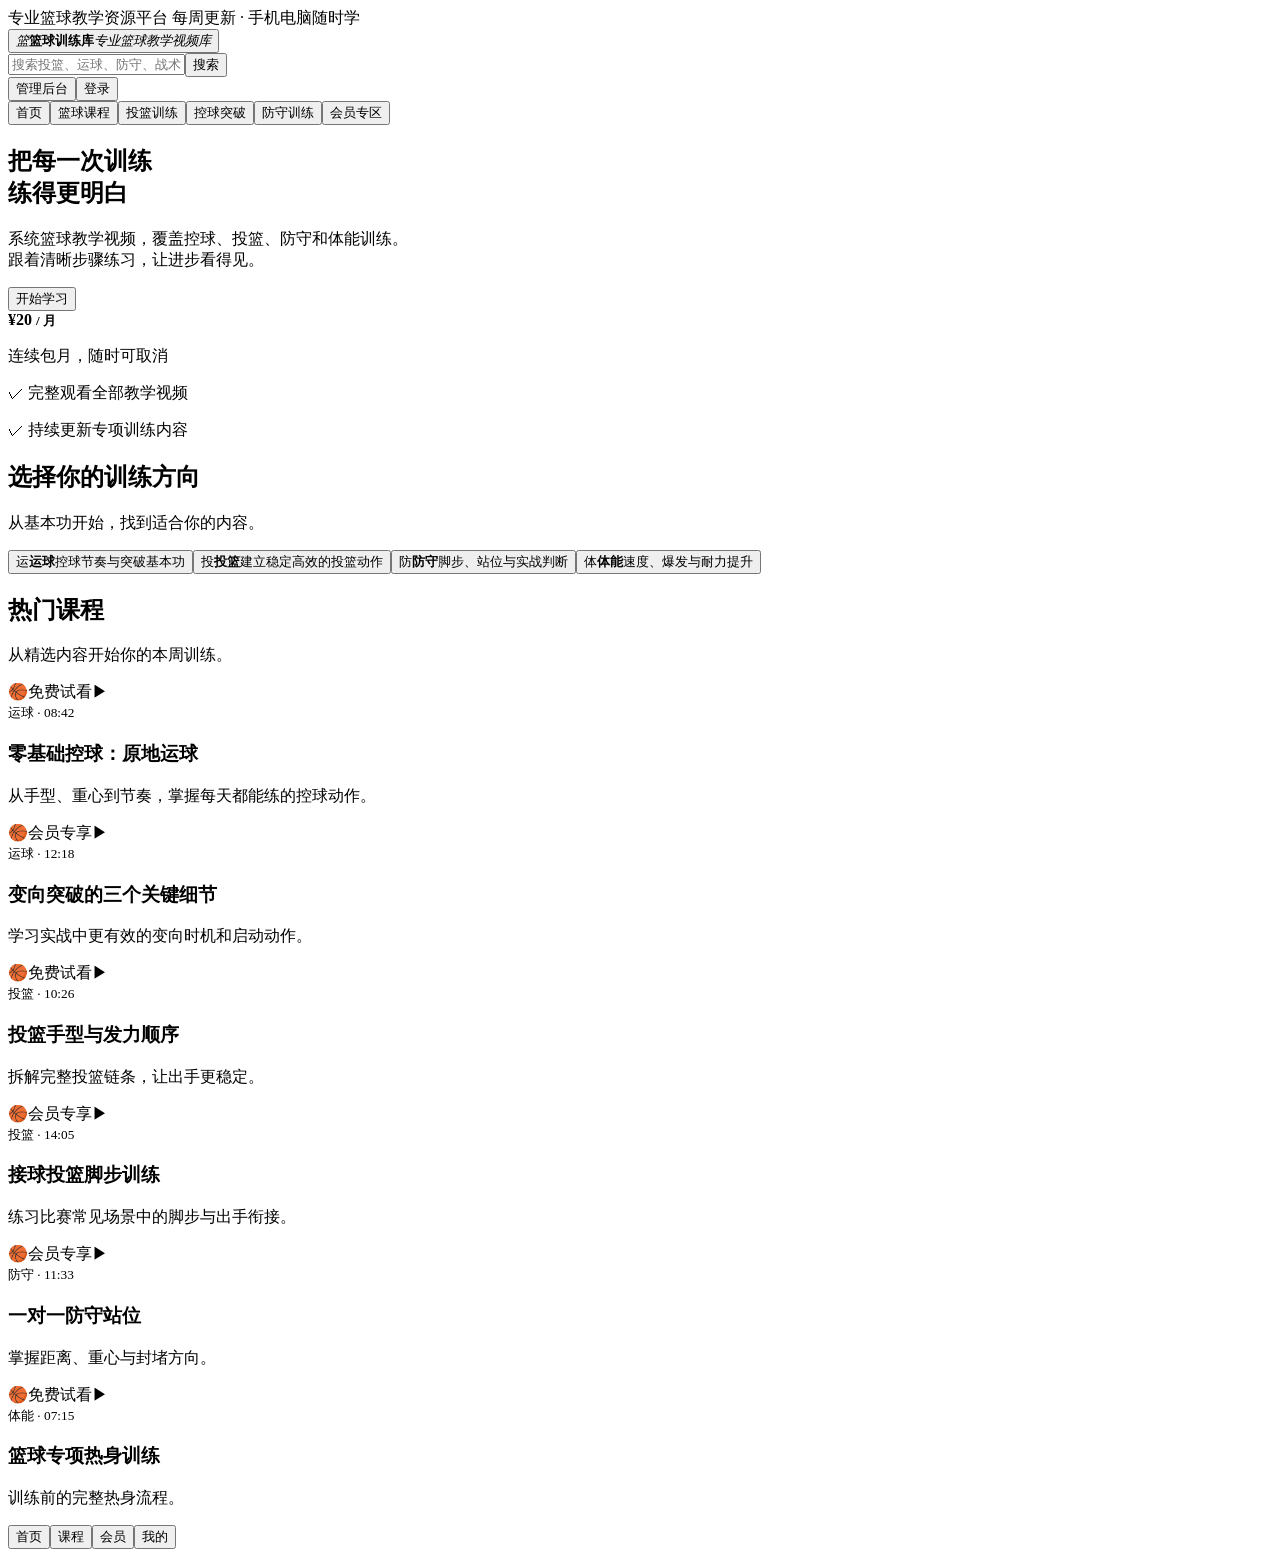
==== index.html @ 643e4a37 "add index.html" ====
﻿<!doctype html><html lang="zh-CN"><head><meta charset="UTF-8"><meta name="viewport" content="width=device-width,initial-scale=1"><title>篮球训练库 | 专业篮球教学视频</title><link rel="stylesheet" href="styles.css"><link rel="stylesheet" href="storefront.css"></head><body><div class="topline"><div class="box">专业篮球教学资源平台 <span>每周更新 · 手机电脑随时学</span></div></div><header><div class="box mast"><button class="logo" onclick="go('home')"><i>篮</i><b>篮球训练库</b><em>专业篮球教学视频库</em></button><form class="searchbar" onsubmit="quickSearch(event)"><input id="site-search" placeholder="搜索投篮、运球、防守、战术课程"><button>搜索</button></form><div class="mast-actions"><button id="adminBtn" class="plain" onclick="adminEntry()">管理后台</button><button id="account" class="btn small" onclick="account()">登录 / 注册</button></div></div><nav class="mainnav"><div class="box"><button onclick="go('home')">首页</button><button onclick="go('courses')">篮球课程</button><button onclick="choose('c2')">投篮训练</button><button onclick="choose('c1')">控球突破</button><button onclick="choose('c3')">防守训练</button><button onclick="go('membership')">会员专区</button></div></nav></header><main id="app"></main><div class="mobile"><button onclick="go('home')">首页</button><button onclick="go('courses')">课程</button><button onclick="go('membership')">会员</button><button onclick="go('profile')">我的</button></div><div id="pop"></div><script src="app.js"></script><script src="storefront.js"></script></body></html>
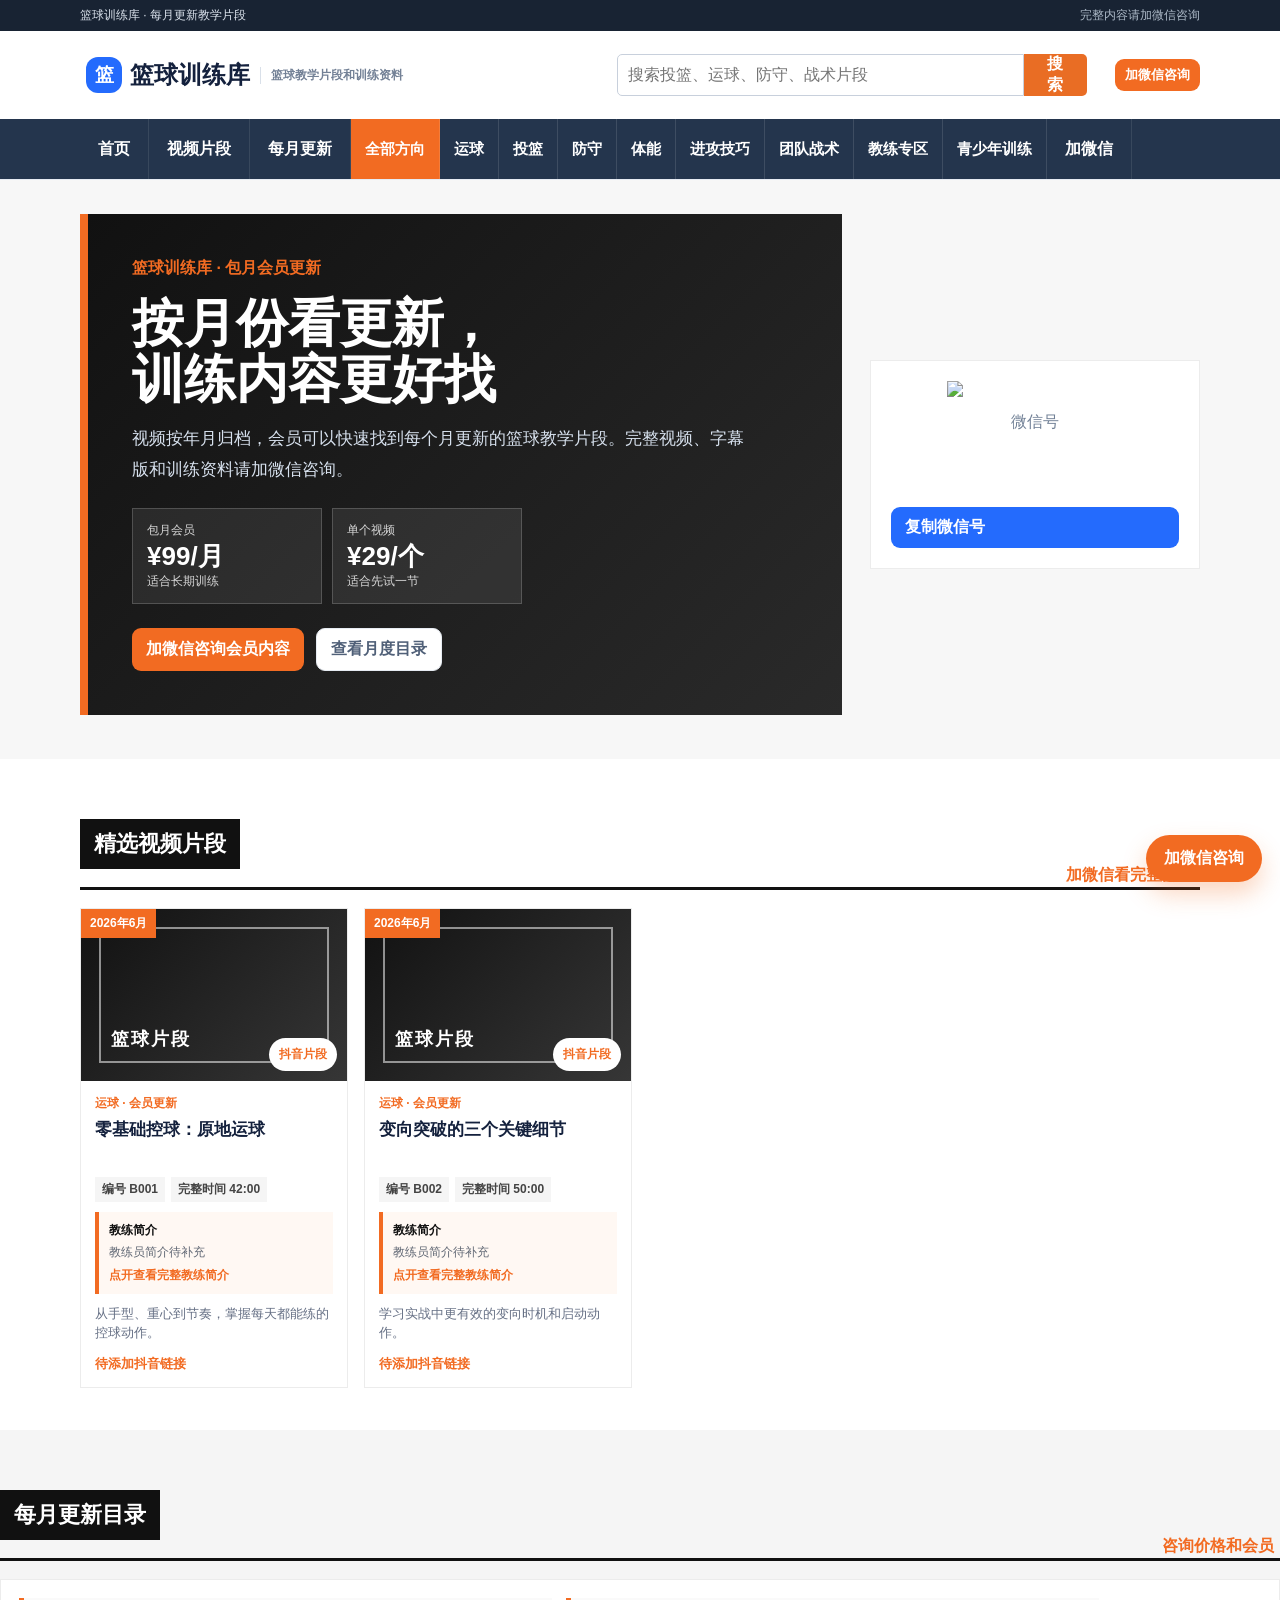
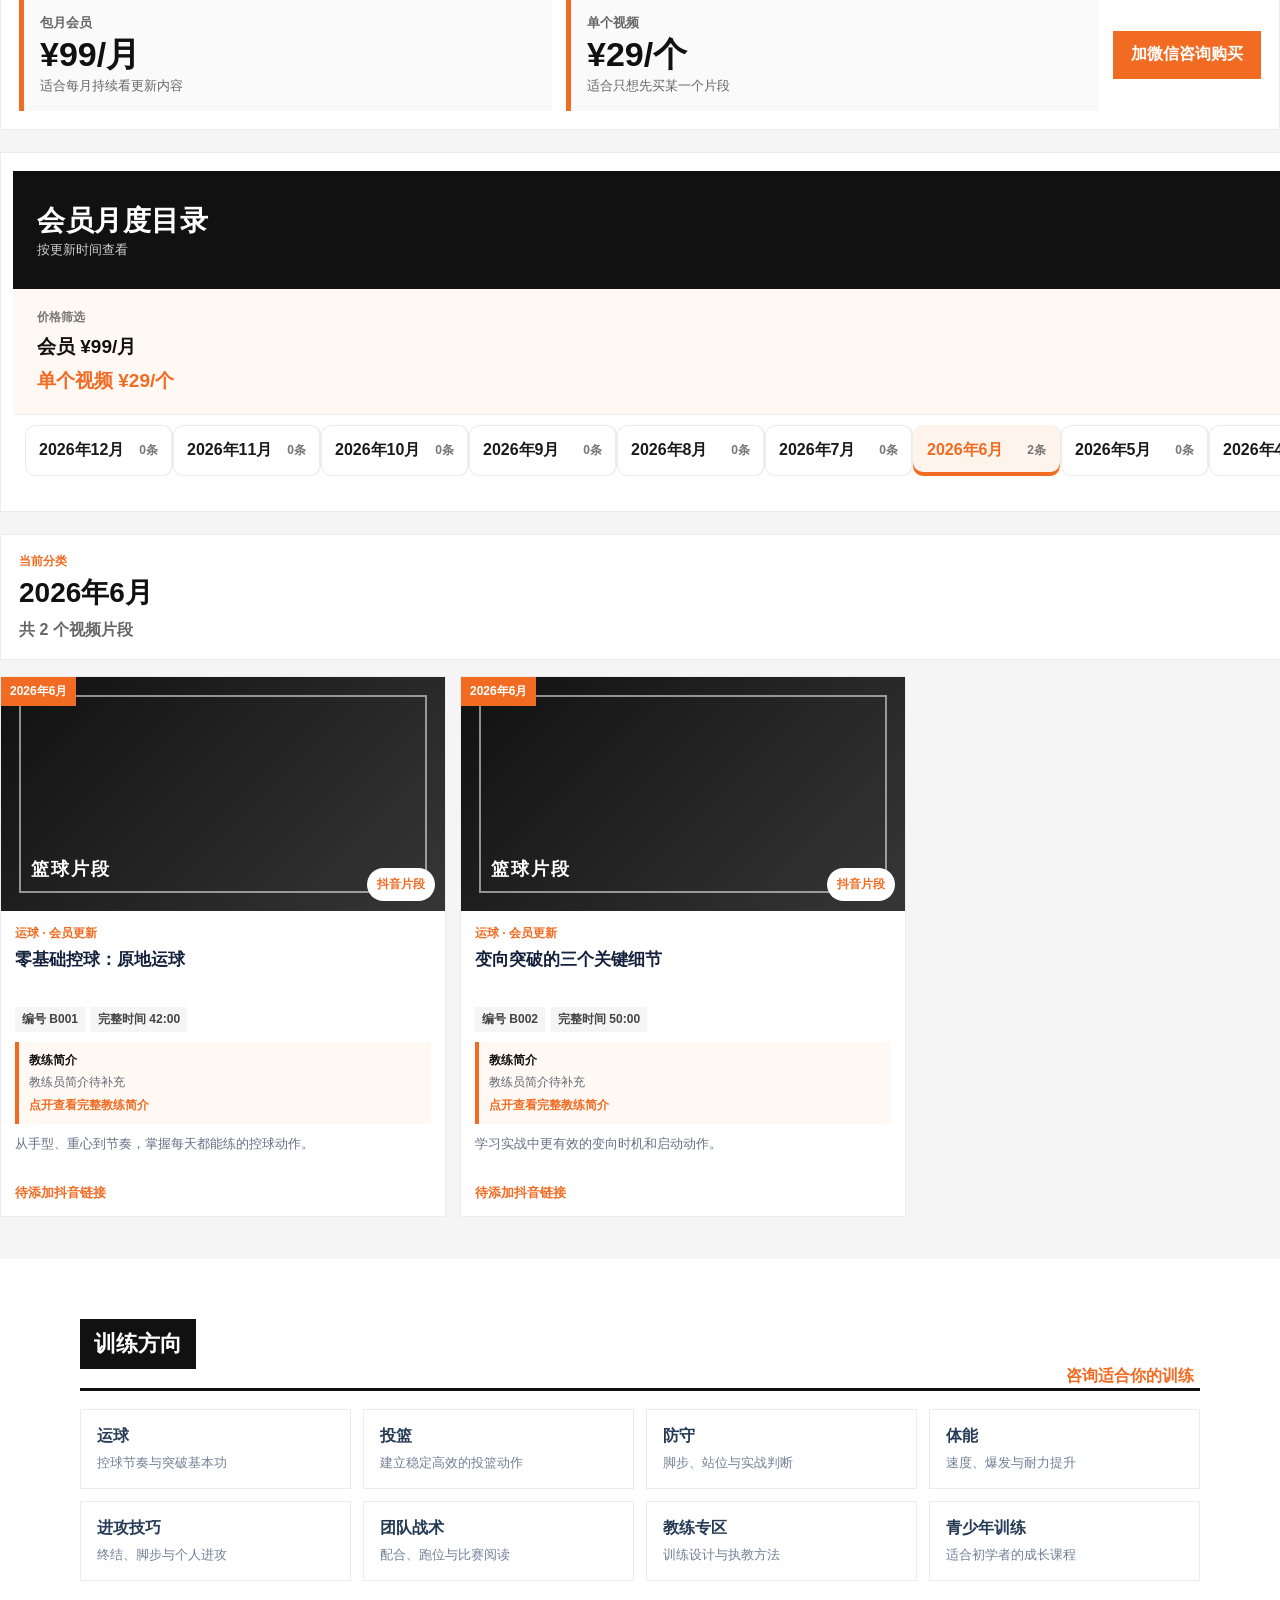
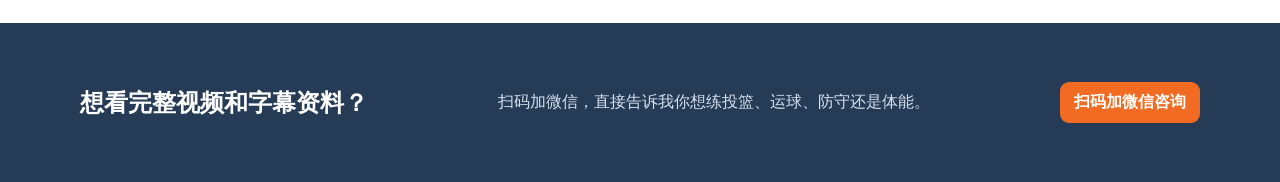
==== commit f9a2afdb: "Add admin data backup and deploy lead site updates" ====
--- a/index.html
+++ b/index.html
@@ -1 +1,51 @@
-﻿<!doctype html><html lang="zh-CN"><head><meta charset="UTF-8"><meta name="viewport" content="width=device-width,initial-scale=1"><title>篮球训练库 | 专业篮球教学视频</title><link rel="stylesheet" href="styles.css"><link rel="stylesheet" href="storefront.css"></head><body><div class="topline"><div class="box">专业篮球教学资源平台 <span>每周更新 · 手机电脑随时学</span></div></div><header><div class="box mast"><button class="logo" onclick="go('home')"><i>篮</i><b>篮球训练库</b><em>专业篮球教学视频库</em></button><form class="searchbar" onsubmit="quickSearch(event)"><input id="site-search" placeholder="搜索投篮、运球、防守、战术课程"><button>搜索</button></form><div class="mast-actions"><button id="adminBtn" class="plain" onclick="adminEntry()">管理后台</button><button id="account" class="btn small" onclick="account()">登录 / 注册</button></div></div><nav class="mainnav"><div class="box"><button onclick="go('home')">首页</button><button onclick="go('courses')">篮球课程</button><button onclick="choose('c2')">投篮训练</button><button onclick="choose('c1')">控球突破</button><button onclick="choose('c3')">防守训练</button><button onclick="go('membership')">会员专区</button></div></nav></header><main id="app"></main><div class="mobile"><button onclick="go('home')">首页</button><button onclick="go('courses')">课程</button><button onclick="go('membership')">会员</button><button onclick="go('profile')">我的</button></div><div id="pop"></div><script src="app.js"></script><script src="storefront.js"></script></body></html>
+<!doctype html>
+<html lang="zh-CN">
+  <head>
+    <meta charset="UTF-8">
+    <meta name="viewport" content="width=device-width,initial-scale=1">
+    <title>篮球训练库 | 篮球教学片段与微信咨询</title>
+    <link rel="stylesheet" href="styles.css">
+    <link rel="stylesheet" href="storefront.css">
+    <link rel="stylesheet" href="lead.css">
+  </head>
+  <body>
+    <div class="topline">
+      <div class="box">篮球训练库 · 每月更新教学片段 <span>完整内容请加微信咨询</span></div>
+    </div>
+    <header>
+      <div class="box mast">
+        <button class="logo" onclick="goLeadHome()">
+          <i>篮</i><b>篮球训练库</b><em>篮球教学片段和训练资料</em>
+        </button>
+        <form class="searchbar" onsubmit="quickSearch(event)">
+          <input id="site-search" placeholder="搜索投篮、运球、防守、战术片段">
+          <button>搜索</button>
+        </form>
+        <div class="mast-actions">
+          <button class="btn small lead-cta" onclick="showWechat()">加微信咨询</button>
+        </div>
+      </div>
+      <nav class="mainnav">
+        <div class="box">
+          <button onclick="goLeadHome()">首页</button>
+          <button onclick="scrollToSection('clips')">视频片段</button>
+          <button onclick="scrollToSection('monthly')">每月更新</button>
+          <span id="category-nav" class="category-nav"></span>
+          <button onclick="showWechat()">加微信</button>
+        </div>
+      </nav>
+    </header>
+    <div id="fixed-archive" class="fixed-archive"></div>
+    <main id="app"></main>
+    <div class="mobile lead-mobile">
+      <button onclick="goLeadHome()">首页</button>
+      <button onclick="scrollToSection('clips')">片段</button>
+      <button onclick="scrollToSection('monthly')">月份</button>
+      <button onclick="showWechat()">加微信</button>
+    </div>
+    <button class="floating-wechat" onclick="showWechat()">加微信咨询</button>
+    <div id="pop"></div>
+    <script src="app.js"></script>
+    <script src="lead.js"></script>
+  </body>
+</html>
--- a/styles.css
+++ b/styles.css
@@ -0,0 +1,2 @@
+﻿:root{--b:#246bfd;--d:#14213d;--m:#718096;--l:#e6ebf2;--bg:#f6f8fb;--g:#19a974;--o:#ff8a34}*{box-sizing:border-box}body{margin:0;background:var(--bg);color:var(--d);font-family:"Microsoft YaHei",Arial,sans-serif}button,input,select,textarea{font:inherit}button{cursor:pointer}.box{width:min(1120px,calc(100% - 32px));margin:auto}header{position:sticky;top:0;z-index:5;background:#fffe;border-bottom:1px solid var(--l);backdrop-filter:blur(12px)}nav{height:68px;display:flex;align-items:center;gap:26px}.logo{font-weight:900;font-size:19px}.logo i{display:inline-grid;place-items:center;width:36px;height:36px;margin-right:8px;border-radius:12px;background:var(--b);color:#fff;font-style:normal}.links{display:flex;gap:20px;flex:1}.links button{border:0;background:none;color:#56657a}.btn{padding:10px 14px;border:0;border-radius:9px;background:var(--b);color:#fff;font-weight:700}.btn.alt{border:1px solid var(--l);background:#fff;color:#506078}.small{padding:7px 10px;font-size:13px}.hero{padding:68px 0;color:#fff;background:linear-gradient(120deg,#102448,#2364ce)}.heroGrid{display:grid;grid-template-columns:1.3fr .7fr;gap:24px;align-items:center}h1{margin:0;font-size:56px;line-height:1.1}.hero p{color:#d6e3fa;line-height:1.8}.memberCard,.panel{padding:24px;border-radius:18px;background:#fff}.memberCard{background:#ffffff18;border:1px solid #ffffff2e}.memberCard b{font-size:42px}.section{padding:48px 0}.head{display:flex;justify-content:space-between;align-items:end;margin-bottom:18px}.muted{color:var(--m)}.cats{display:grid;grid-template-columns:repeat(4,1fr);gap:12px}.cat,.card{border:1px solid var(--l);border-radius:15px;background:#fff;transition:.2s}.cat{padding:18px;text-align:left}.cat:hover,.card:hover{transform:translateY(-3px);box-shadow:0 12px 26px #1c376012}.cat b{display:block;margin:12px 0 5px}.ico{display:grid;place-items:center;width:40px;height:40px;border-radius:12px;background:#eaf1ff;color:var(--b);font-weight:900}.grid{display:grid;grid-template-columns:repeat(3,1fr);gap:16px}.card{overflow:hidden}.cover{position:relative;display:grid;place-items:center;aspect-ratio:16/9;background:linear-gradient(135deg,#17366f,#2671ee);color:#fff;font-size:48px}.tag{position:absolute;top:10px;left:10px;padding:5px 8px;border-radius:99px;background:var(--o);font-size:12px;font-weight:800}.tag.free{background:var(--g)}.play{position:absolute;display:grid;place-items:center;width:42px;height:42px;border-radius:50%;background:#ffff;color:var(--b);font-size:16px}.body{padding:14px}.body small{color:var(--m)}.body h3{margin:7px 0}.body p{min-height:38px;color:var(--m);font-size:13px;line-height:1.5}.filters{display:flex;gap:8px;flex-wrap:wrap;margin:18px 0}.filters button{padding:8px 13px;border:1px solid var(--l);border-radius:99px;background:#fff;color:#59687d}.filters button.on{background:var(--b);color:#fff}.two{display:grid;grid-template-columns:1fr 1fr;gap:18px}.price{color:var(--b);font-size:48px;font-weight:900}.list{display:grid;gap:10px;padding:0;list-style:none}.list li:before{content:"✓";margin-right:8px;color:var(--g)}.modalbg{position:fixed;inset:0;z-index:20;display:grid;place-items:center;padding:14px;background:#102448aa}.modal{width:min(620px,100%);max-height:92vh;overflow:auto;padding:22px;border-radius:18px;background:#fff}.modalhead{display:flex;justify-content:space-between;align-items:center}.close{border:0;background:none;font-size:25px}.form{display:grid;gap:12px}label{display:grid;gap:5px;color:#58677b;font-size:13px;font-weight:700}input,textarea,select{width:100%;padding:10px;border:1px solid #dbe2eb;border-radius:8px}textarea{min-height:70px}.code{padding:10px;border-radius:8px;background:#eaf1ff;color:var(--b);text-align:center;font-weight:800}.toast{position:fixed;right:16px;bottom:18px;z-index:50;padding:11px 15px;border-radius:9px;background:#273851;color:#fff}.admin{display:grid;grid-template-columns:180px 1fr;min-height:calc(100vh - 68px)}aside{padding:18px 12px;background:#17243b;color:#fff}aside button{display:block;width:100%;padding:10px;border:0;border-radius:8px;background:none;color:#bdcbe1;text-align:left}aside button:hover{background:#ffffff18}.content{padding:26px;overflow:auto}.table{overflow:auto;border:1px solid var(--l);border-radius:12px;background:#fff}table{width:100%;border-collapse:collapse;white-space:nowrap}th,td{padding:12px;border-bottom:1px solid var(--l);text-align:left;font-size:13px}.act{border:0;background:none;color:var(--b)}.red{color:#dd5252}.mobile{display:none}@media(max-width:760px){body{padding-bottom:56px}.links,#adminBtn,.memberCard{display:none}nav{height:58px}.hero{padding:40px 0}h1{font-size:39px}.heroGrid,.two{grid-template-columns:1fr}.cats{grid-template-columns:repeat(2,1fr)}.grid{grid-template-columns:1fr}.mobile{position:fixed;bottom:0;left:0;right:0;z-index:8;display:grid;grid-template-columns:repeat(4,1fr);background:#fff;border-top:1px solid var(--l)}.mobile button{padding:10px 2px;border:0;background:#fff;color:#607087;font-size:12px}.admin{grid-template-columns:1fr}aside{display:flex;overflow:auto;padding:8px}aside button{width:auto;white-space:nowrap}.content{padding:16px 12px}}
+.card{display:block;color:inherit;text-decoration:none}
--- a/storefront.css
+++ b/storefront.css
@@ -0,0 +1,6 @@
+.topline{padding:7px 0;background:#182333;color:#dce4ee;font-size:12px}.topline span{float:right;color:#aebbc9}
+.mast{display:flex;align-items:center;gap:28px;height:88px}.logo{display:flex;align-items:center;border:0;background:none;color:#14213d;text-align:left}.logo b{font-size:24px}.logo em{display:block;margin-left:10px;padding-left:10px;border-left:1px solid #d9e0e9;color:#738196;font-size:12px;font-style:normal}.searchbar{display:flex;flex:1;max-width:470px;margin-left:auto}.searchbar input{border-radius:5px 0 0 5px;border-color:#c8d0dc}.searchbar button{padding:0 18px;border:0;border-radius:0 5px 5px 0;background:#e96d24;color:#fff;font-weight:800}.mast-actions{display:flex;align-items:center;gap:12px}.plain{border:0;background:none;color:#58677b}
+.mainnav{height:auto;background:#24354d}.mainnav .box{display:flex}.mainnav button{padding:14px 18px;border:0;border-right:1px solid #ffffff18;background:none;color:#fff;font-weight:700}.mainnav button:hover{background:#e96d24}
+.course-detail{padding:30px 0 56px}.course-breadcrumb{display:flex;gap:9px;align-items:center;margin-bottom:18px;color:#718096;font-size:13px}.course-breadcrumb button{border:0;background:none;color:#e96d24;font-weight:800}.course-player{position:relative;min-height:440px;overflow:hidden;border:1px solid #dfe4eb;background:linear-gradient(135deg,#14233b,#263b56);background-size:cover;background-position:center}.course-placeholder,.course-lock{min-height:440px;display:grid;place-items:center;padding:28px;color:#fff;text-align:center;background:linear-gradient(135deg,#14233bea,#263b56e5)}.course-placeholder b{display:block;font-size:34px}.course-placeholder span{display:block;margin-top:10px;color:#d7e1ee}.course-lock h2{font-size:30px}.course-lock p{color:#d7e1ee}.course-alert{padding:40px;border:1px solid #dfe4eb;background:#fff;text-align:center}
+.access{position:absolute;left:0;top:0;padding:5px 8px;background:#e96d24;color:#fff;font-size:11px;font-weight:800}.access.free{background:#16895f}.version-card{border:1px solid #dfe4eb;background:#fff}.version-head{padding:18px}.version-head .access{position:static;display:inline-block;margin-bottom:10px}.version-head h2{margin:0 0 8px;font-size:22px}.version-head p{margin:0;color:#718096;line-height:1.6}
+@media(max-width:800px){.topline span,.logo em,.searchbar,.mast-actions .plain,.mainnav{display:none}.mast{height:62px}.mast-actions{margin-left:auto}.logo b{font-size:19px}.course-player,.course-placeholder,.course-lock{min-height:260px}}
--- a/lead.css
+++ b/lead.css
@@ -0,0 +1,96 @@
+.lead-hero{background:#f3f6fa;padding:34px 0 44px}.lead-hero-grid{display:grid;grid-template-columns:1fr 330px;gap:28px;align-items:center}.lead-copy{min-width:0;padding:44px;background:linear-gradient(135deg,#142846,#263b56);color:#fff}.lead-kicker{display:inline-block;margin-bottom:16px;color:#ff8a34;font-weight:800}.lead-copy h1{max-width:760px;font-size:52px;line-height:1.08;overflow-wrap:anywhere}.lead-copy p{max-width:620px;color:#d7e1ee;font-size:17px;line-height:1.8;overflow-wrap:anywhere}.lead-actions{display:flex;gap:12px;flex-wrap:wrap;margin-top:24px}.lead-cta,.orange{background:#f26b22!important}.lead-qr-card{min-width:0;padding:20px;border:1px solid #dfe4eb;background:#fff;text-align:center}.lead-qr-card img{width:100%;max-width:260px}.lead-qr-card p{margin:10px 0 4px;color:#718096}.lead-qr-card h2{font-size:26px}.lead-section{padding:42px 0;background:#fff}.lead-muted{background:#f3f6fa}.lead-section-head{display:flex;justify-content:space-between;align-items:end;margin-bottom:18px;border-bottom:3px solid #263b56}.lead-section-head h2{padding:10px 14px;background:#263b56;color:#fff;font-size:22px}.lead-section-head button{border:0;background:transparent;color:#f26b22;font-weight:800}.lead-grid{display:grid;grid-template-columns:repeat(4,1fr);gap:16px}.lead-card{display:block;overflow:hidden;border:1px solid #dfe4eb;background:#fff;color:inherit;text-decoration:none;transition:.2s}.lead-card:hover{transform:translateY(-3px);box-shadow:0 14px 30px rgba(21,38,64,.12)}.lead-cover{position:relative;aspect-ratio:1.35;background:linear-gradient(135deg,#19365f,#315a91);overflow:hidden}.lead-cover img{width:100%;height:100%;object-fit:cover}.lead-cover:before{content:"篮球片段";position:absolute;inset:18px;display:flex;align-items:end;border:2px solid rgba(255,255,255,.52);padding:10px;color:#fff;font-size:18px;font-weight:900;letter-spacing:2px}.lead-badge{position:absolute;left:0;top:0;padding:6px 9px;background:#f26b22;color:#fff;font-size:12px;font-weight:800}.lead-play{position:absolute;right:10px;bottom:10px;padding:8px 10px;border-radius:999px;background:#fff;color:#f26b22;font-weight:900;font-size:12px}.lead-card-body{padding:14px}.lead-card-body p{margin:0 0 7px;color:#f26b22;font-size:12px;font-weight:800}.lead-card-body h3{min-height:46px;margin:0 0 12px;font-size:17px;line-height:1.35}.lead-card-body span{color:#5f7087;font-size:13px}.month-tabs{display:flex;gap:8px;flex-wrap:wrap;margin:0 0 20px}.month-tabs button{padding:9px 14px;border:1px solid #d7dee9;background:#fff;color:#263b56;font-weight:800}.month-tabs button.active{background:#f26b22;border-color:#f26b22;color:#fff}.lead-empty{padding:36px;border:1px dashed #cbd5e1;background:#fff;text-align:center}.lead-directions{display:grid;grid-template-columns:repeat(4,1fr);gap:12px}.lead-directions button{padding:16px;border:1px solid #dfe4eb;background:#fff;text-align:left}.lead-directions b{display:block;margin-bottom:6px;color:#263b56}.lead-directions span{color:#718096;font-size:13px}.lead-final{padding:44px 0;background:#263b56;color:#fff}.lead-final-inner{display:flex;align-items:center;justify-content:space-between;gap:20px}.lead-final p{color:#d7e1ee}.wechat-modal{display:grid;grid-template-columns:220px 1fr;gap:18px;align-items:center}.wechat-modal img{width:220px;border:1px solid #dfe4eb}.floating-wechat{position:fixed;right:18px;bottom:18px;z-index:40;padding:13px 18px;border:0;border-radius:999px;background:#f26b22;color:#fff;font-weight:900;box-shadow:0 12px 24px rgba(242,107,34,.28)}
+@media(max-width:900px){body{overflow-x:hidden}.lead-hero-grid{grid-template-columns:1fr}.lead-copy{padding:28px}.lead-copy h1{font-size:38px}.lead-grid,.lead-directions{grid-template-columns:1fr 1fr}.lead-final-inner{display:block}.wechat-modal{grid-template-columns:1fr;text-align:center}.wechat-modal img{margin:auto}.floating-wechat{left:16px;right:16px;bottom:62px}.lead-mobile{display:grid!important}}@media(max-width:800px){.mast-actions .lead-cta{display:none}.lead-qr-card{max-width:100%;padding:16px}.lead-qr-card .btn{width:100%;white-space:normal}}@media(max-width:520px){.lead-grid,.lead-directions{grid-template-columns:1fr}.lead-copy{padding:24px 20px}.lead-copy h1{font-size:31px;line-height:1.16}.lead-copy p{font-size:15px}.lead-section-head{display:block}.lead-section-head button{margin:12px 0}.lead-qr-card img{max-width:220px}}
+.lead-course-grid{display:grid;grid-template-columns:minmax(0,1fr) 340px;gap:20px}.lead-contact-panel{padding:22px;border:1px solid #dfe4eb;background:#fff;text-align:center}.lead-contact-panel img{width:100%;max-width:260px;border:1px solid #dfe4eb}.lead-contact-panel h2{margin:16px 0 8px}.lead-contact-panel p{color:#5f7087;line-height:1.7}.lead-course-detail .version-card h1{margin:0 0 10px;font-size:30px;line-height:1.25}
+@media(max-width:900px){.lead-course-grid{grid-template-columns:1fr}.lead-contact-panel img{max-width:220px}}
+
+/* Orange, white and black membership archive layout. */
+:root{--lead-orange:#f26b22;--lead-black:#111111;--lead-ink:#1b1b1b;--lead-line:#ececec;--lead-soft:#f7f7f7}
+.lead-hero{background:var(--lead-soft)}
+.lead-copy{background:linear-gradient(135deg,#111,#2a2a2a);border-left:8px solid var(--lead-orange)}
+.lead-kicker,.lead-section-head button,.lead-card-body p{color:var(--lead-orange)}
+.lead-section-head{border-bottom-color:var(--lead-black)}
+.lead-section-head h2{background:var(--lead-black);color:#fff}
+.lead-cta,.orange,.floating-wechat,.month-tabs button.active{background:var(--lead-orange)!important;color:#fff!important}
+.lead-card,.lead-qr-card,.lead-directions button,.lead-contact-panel{border-color:var(--lead-line);box-shadow:none}
+.lead-card:hover{box-shadow:0 14px 28px rgba(17,17,17,.10)}
+.lead-cover{background:linear-gradient(135deg,#111,#363636)}
+.lead-badge{background:var(--lead-orange)}
+.lead-play{color:var(--lead-orange)}
+.lead-muted{background:#f5f5f5}
+.lead-price-strip{display:grid;grid-template-columns:repeat(2,minmax(0,190px));gap:10px;margin-top:22px}
+.lead-price-strip div{padding:13px 14px;border:1px solid rgba(255,255,255,.18);background:rgba(255,255,255,.08)}
+.lead-price-strip span,.lead-price-strip em{display:block;color:#d8d8d8;font-size:12px;font-style:normal}
+.lead-price-strip b{display:block;margin:4px 0;color:#fff;font-size:26px;line-height:1}
+.lead-pricing-panel{display:grid;grid-template-columns:1fr 1fr auto;gap:14px;align-items:center;margin-bottom:22px;padding:18px;border:1px solid var(--lead-line);background:#fff}
+.lead-pricing-panel div{padding:16px;border-left:5px solid var(--lead-orange);background:#fafafa}
+.lead-pricing-panel p{margin:0;color:#666;font-size:13px;font-weight:900}
+.lead-pricing-panel h3{margin:5px 0;color:#111;font-size:34px;line-height:1}
+.lead-pricing-panel span{color:#666;font-size:13px}
+.lead-pricing-panel button{height:48px;padding:0 18px;border:0;background:var(--lead-orange);color:#fff;font-weight:900}
+#monthly>.box{width:min(1480px,calc(100% - 48px))}
+.fixed-archive{position:fixed;left:0;top:186px;bottom:0;z-index:6;width:318px;background:#fff;border-right:1px solid var(--lead-line);box-shadow:12px 0 28px rgba(17,17,17,.06)}
+.fixed-archive .archive-sidebar{position:static}
+.inline-archive{display:none}
+.lead-archive-shell{display:grid;grid-template-columns:minmax(0,1fr);gap:22px;align-items:start}
+.lead-hero .box,.lead-section>.box,.lead-final .box{margin-left:max(354px,calc((100vw - 1120px)/2));margin-right:32px}
+#monthly>.box{margin-left:354px;margin-right:32px}
+.archive-sidebar{position:sticky;top:116px;border:1px solid var(--lead-line);background:#fff}
+.fixed-archive .archive-sidebar{height:100%;border:0;border-radius:0}
+.archive-sidebar-head{display:none;padding:34px 24px 30px;background:#111;color:#fff}
+.archive-sidebar-head b{display:block;font-size:28px;line-height:1.12;letter-spacing:.5px}
+.archive-sidebar-head span{display:block;margin-top:5px;color:#cfcfcf;font-size:13px}
+.archive-price-box{padding:20px 24px;border-bottom:1px solid var(--lead-line);background:#fff8f3}
+.archive-price-box p{margin:0 0 8px;color:#777;font-size:12px;font-weight:900}
+.archive-price-box b,.archive-price-box span{display:block;color:#111;font-size:19px;font-weight:900}
+.archive-price-box span{margin-top:8px;color:#f26b22}
+.archive-list{display:grid;max-height:calc(100vh - 358px);overflow:auto;padding:10px 12px}
+.fixed-archive .archive-list{max-height:calc(100vh - 356px)}
+.archive-list button{display:flex;align-items:center;justify-content:space-between;gap:12px;margin-bottom:7px;padding:15px 14px;border:0;border-radius:10px;background:#fff;color:#1b1b1b;text-align:left;font-weight:900;box-shadow:inset 0 0 0 1px var(--lead-line)}
+.archive-list button:hover,.archive-list button.active{background:#fff4ec;color:var(--lead-orange)}
+.archive-list button.active{box-shadow:inset 5px 0 0 var(--lead-orange),inset 0 0 0 1px #ffd7bd}
+.archive-list em{font-style:normal;color:#777;font-size:12px;font-weight:700}
+.archive-wechat{width:calc(100% - 48px);margin:12px 24px 20px;padding:14px 12px;border:0;background:var(--lead-orange);color:#fff;font-weight:900}
+.archive-content{min-width:0}
+.archive-title{display:flex;align-items:end;justify-content:space-between;gap:16px;margin-bottom:16px;padding:18px;border:1px solid var(--lead-line);background:#fff}
+.archive-title p{margin:0;color:var(--lead-orange);font-size:12px;font-weight:900}
+.archive-title h3{margin:4px 0 0;font-size:28px;color:#111}
+.archive-title span{color:#666;font-weight:800}
+.archive-grid{grid-template-columns:repeat(3,1fr)}
+@media(max-width:1450px){.fixed-archive{display:none}.inline-archive{display:block}.lead-hero .box,.lead-section>.box,.lead-final .box,#monthly>.box{width:min(1120px,calc(100% - 32px));margin-left:auto;margin-right:auto}.lead-archive-shell{grid-template-columns:1fr}.archive-sidebar{position:static}.archive-list{display:flex;overflow:auto;max-height:none}.archive-list button{min-width:148px;border-right:1px solid var(--lead-line);border-bottom:0}.archive-list button.active{box-shadow:inset 0 -4px 0 var(--lead-orange)}.archive-wechat{display:none}.archive-grid{grid-template-columns:1fr 1fr}.archive-title{display:block}.archive-title span{display:block;margin-top:8px}}
+@media(max-width:900px){.lead-pricing-panel{grid-template-columns:1fr 1fr}.lead-pricing-panel button{grid-column:1/-1}.lead-price-strip{grid-template-columns:1fr 1fr}}
+@media(max-width:520px){.lead-archive-shell{gap:14px}.archive-grid{grid-template-columns:1fr}.archive-title h3{font-size:24px}.archive-sidebar-head{padding:14px}.archive-list button{min-width:136px}.lead-copy h1{font-size:30px}.lead-price-strip,.lead-pricing-panel{grid-template-columns:1fr}}
+.mainnav .box{overflow-x:auto}
+.category-nav{display:flex;align-items:center;white-space:nowrap}
+.category-nav button{height:60px;padding:0 14px;border:0;border-right:1px solid rgba(255,255,255,.12);background:transparent;color:#fff;font-size:15px;font-weight:900}
+.category-nav button:hover,.category-nav button.active{background:var(--lead-orange);color:#fff}
+.lead-meta{display:flex;flex-wrap:wrap;gap:6px;margin:8px 0 10px}
+.lead-meta span{padding:4px 7px;background:#f5f5f5;color:#444;font-size:12px;font-weight:900}
+.lead-card-body small{display:block;min-height:38px;color:#667085;font-size:13px;line-height:1.5}
+.lead-card-body strong{display:block;margin-top:12px;color:var(--lead-orange);font-size:13px}
+.course-meta-row{display:flex;flex-wrap:wrap;gap:8px;margin:10px 0 12px}
+.course-meta-row span{padding:6px 9px;background:#fff4ec;color:#111;font-size:13px;font-weight:900}
+.lead-coach{max-height:112px;margin:10px 0;padding:10px;border-left:4px solid var(--lead-orange);background:#fff8f3;overflow:hidden}
+.lead-coach b{display:block;margin-bottom:4px;color:#111;font-size:12px}
+.lead-coach span{display:-webkit-box;-webkit-line-clamp:3;-webkit-box-orient:vertical;overflow:hidden;color:#5f6673!important;font-size:12px;line-height:1.5}
+.lead-coach em{display:block;margin-top:6px;color:var(--lead-orange);font-size:12px;font-style:normal;font-weight:900}
+.course-coach-box{margin-top:16px;padding:16px;border-left:5px solid var(--lead-orange);background:#fff8f3}
+.course-coach-box h3{margin:0 0 8px;color:#111;font-size:18px}
+.course-coach-box p{margin:0;color:#5f6673;line-height:1.7;white-space:pre-line}
+.douyin-panel{gap:12px;background:linear-gradient(135deg,rgba(17,17,17,.92),rgba(40,40,40,.88))}
+.douyin-link{display:inline-block;margin-top:14px;text-decoration:none}
+@media(max-width:1180px){.category-nav{display:none}}
+@media(min-width:1451px){.mainnav{position:relative}.mainnav:before{content:"会员月度目录";position:absolute;left:0;top:0;bottom:0;display:flex;align-items:center;width:318px;padding-left:28px;background:#111;color:#fff;font-size:24px;font-weight:900;letter-spacing:.5px}.mainnav .box{width:auto;margin-left:388px;margin-right:0}.mainnav button,.category-nav button{height:60px}.fixed-archive .archive-price-box{border-top:0}}
+@media(max-width:1450px){.archive-sidebar-head{display:block}}
+body.admin-mode .fixed-archive{display:none!important}
+body.admin-mode .lead-hero .box,body.admin-mode .lead-section>.box,body.admin-mode .lead-final .box,body.admin-mode #monthly>.box{margin-left:auto;margin-right:auto}
+
+/* Make monthly video thumbnails more compact. */
+body:not(.admin-mode){overflow-x:hidden}
+.lead-section,#monthly{overflow:hidden}
+#monthly>.box{width:auto;max-width:none}
+.lead-cover{aspect-ratio:1.55}
+.archive-grid{grid-template-columns:repeat(5,minmax(0,1fr));gap:14px}
+.archive-grid .lead-cover{aspect-ratio:1.9}
+@media(max-width:1450px){.archive-grid{grid-template-columns:repeat(4,minmax(0,1fr))}}
+@media(max-width:900px){.archive-grid{grid-template-columns:repeat(2,minmax(0,1fr))}}
+@media(max-width:520px){.archive-grid{grid-template-columns:1fr}}
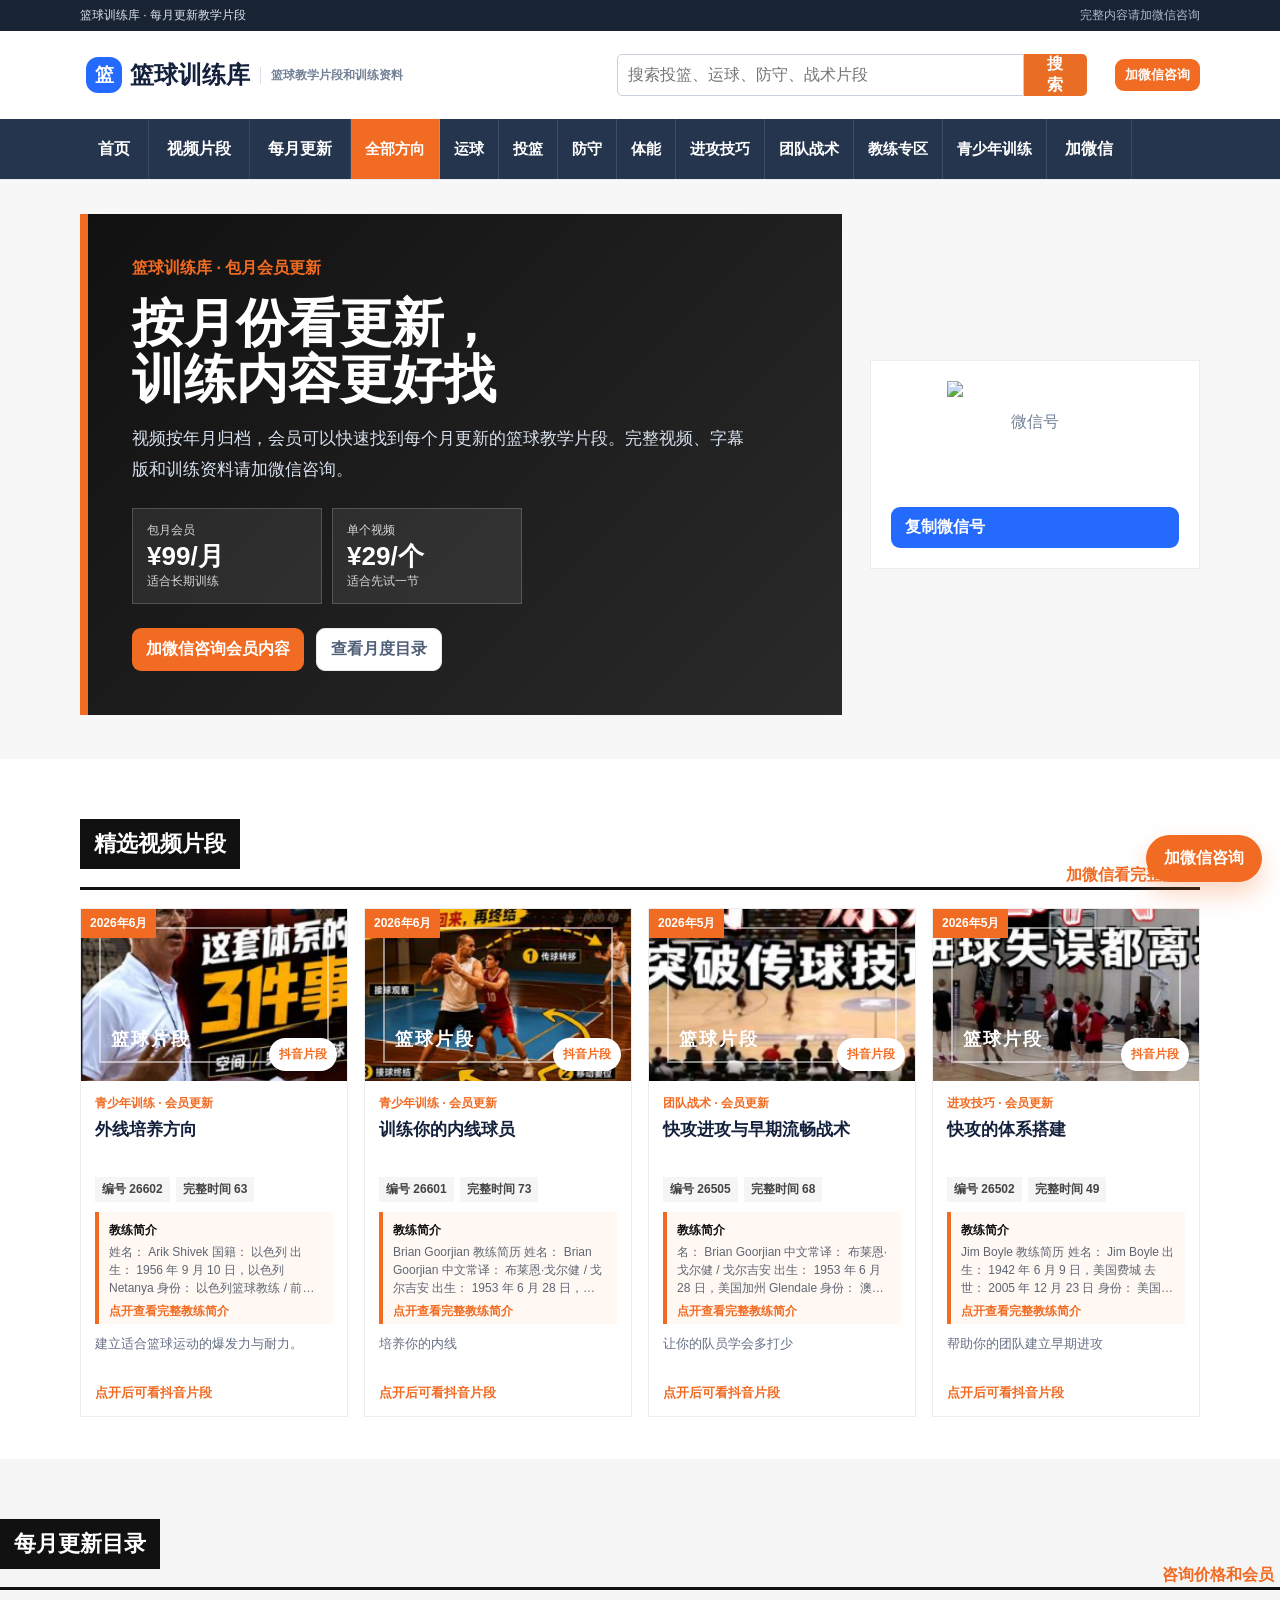
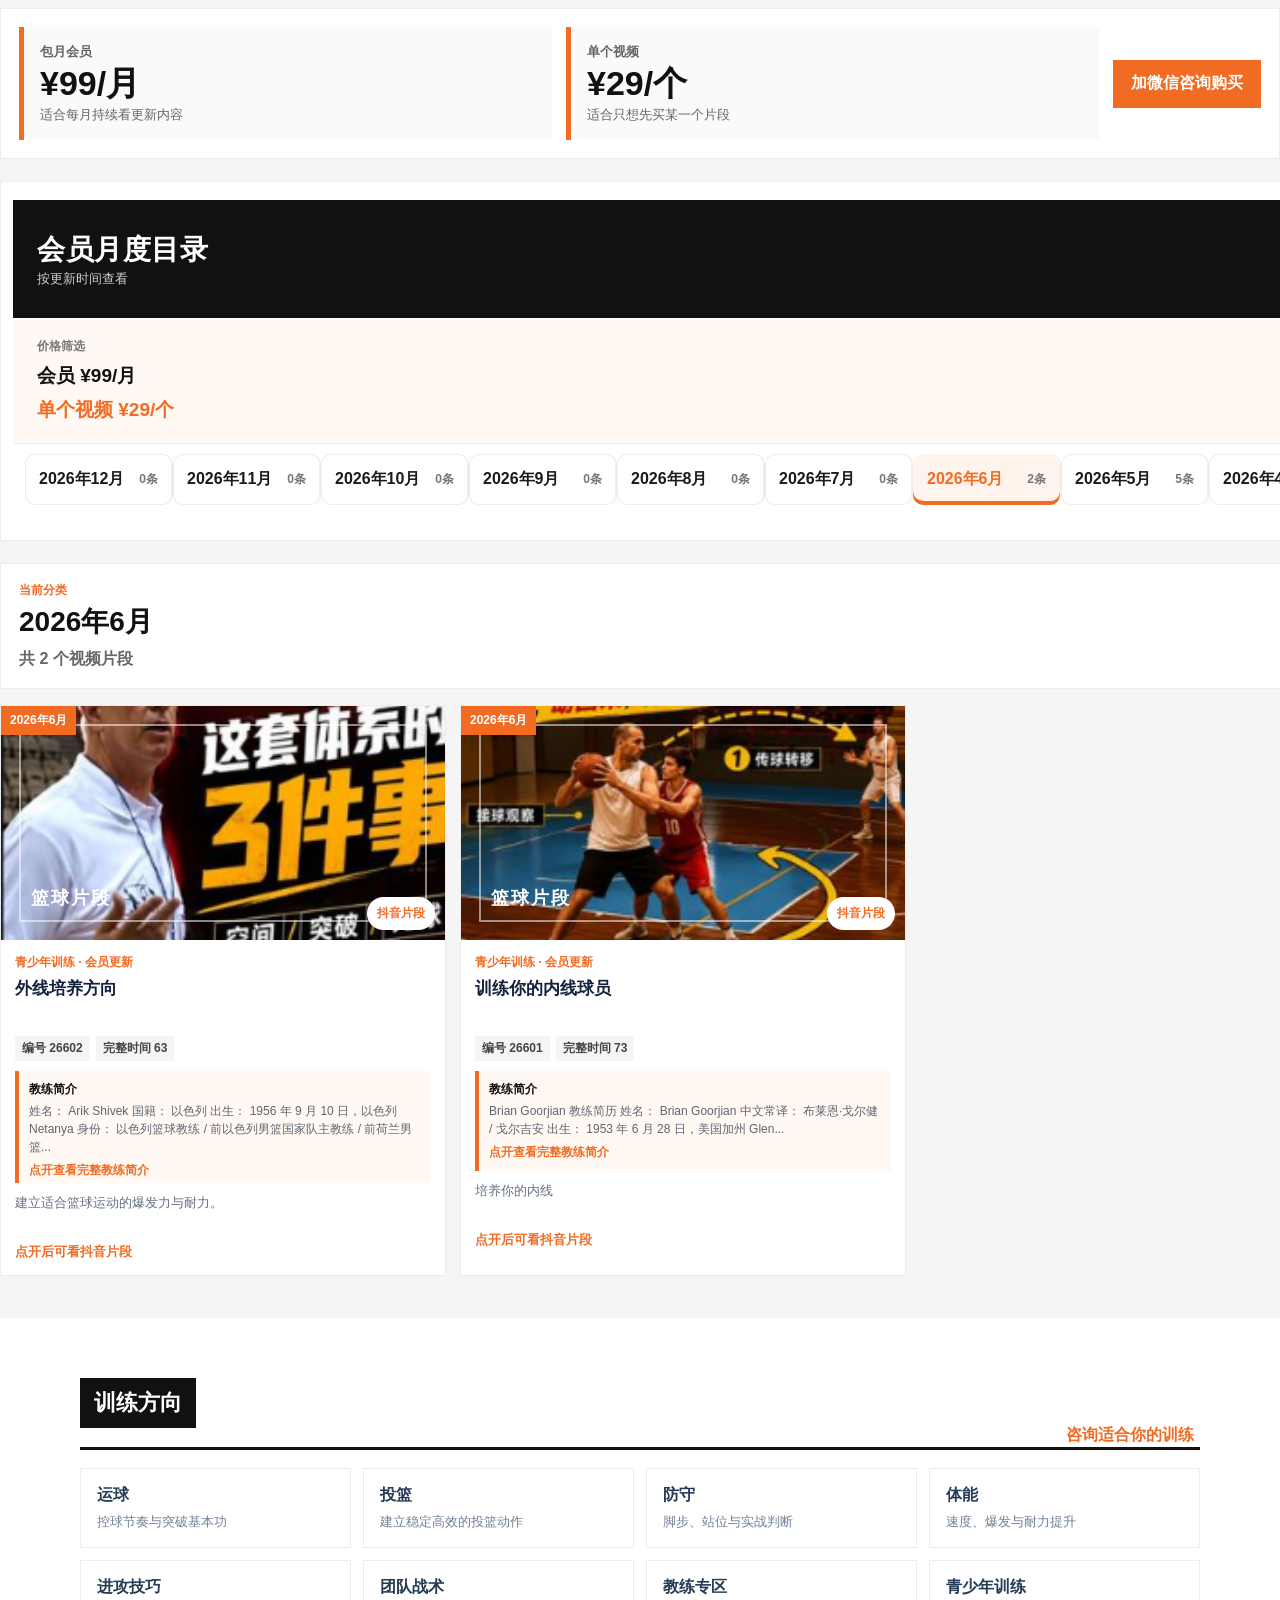
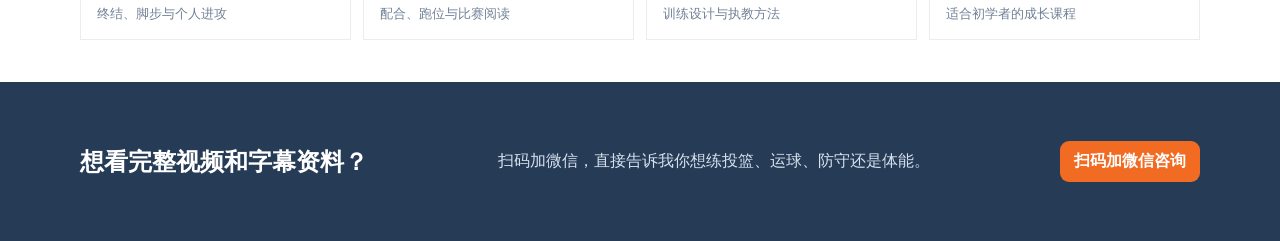
==== commit 6804f50e: "Bundle exported basketball library data" ====
--- a/index.html
+++ b/index.html
@@ -45,6 +45,7 @@
     </div>
     <button class="floating-wechat" onclick="showWechat()">加微信咨询</button>
     <div id="pop"></div>
+    <script src="site-data.js"></script>
     <script src="app.js"></script>
     <script src="lead.js"></script>
   </body>
